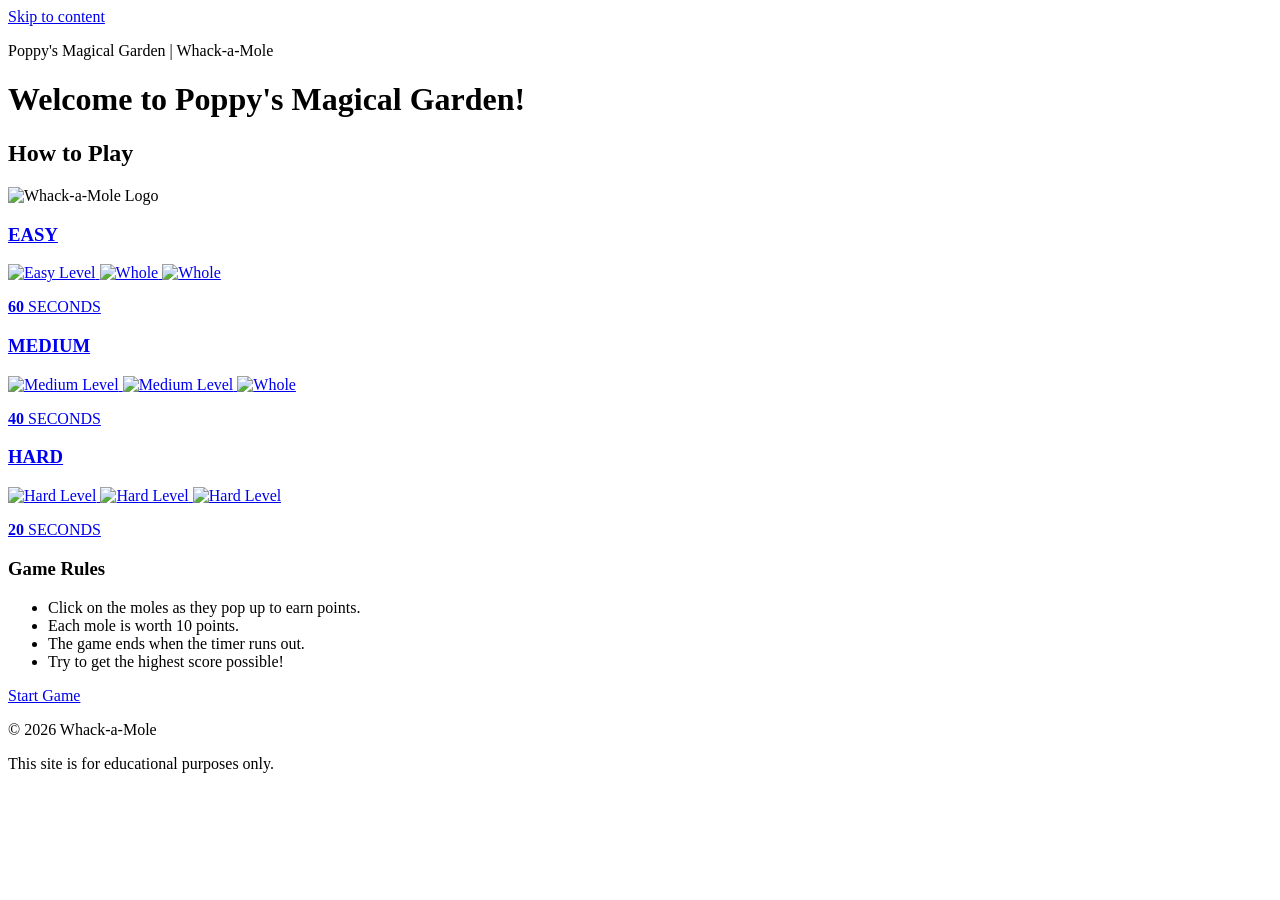
==== index.html @ b046f9df "The welcome  html file created." ====
<!doctype html>
<html lang="en">
  <head>
    <!-- Character Encoding -->
    <meta charset="UTF-8" />

    <!-- Responsive Viewport -->
    <meta name="viewport" content="width=device-width, initial-scale=1.0" />

    <!-- Website Description -->
    <meta
      name="description"
      content="Play Poppy's Magical Garden, a cute and fun Whack-a-Mole game. Catch the sneaky moles and earn points before time runs out!"
    />

    <!-- Website Keywords -->
    <meta
      name="keywords"
      content="Whack-a-Mole, JavaScript game, Poppy's Magical Garden, fun game, browser game"
    />

    <!-- Page Title -->
    <title>Poppy's Magical Garden | Whack-a-Mole</title>

    <!-- Icons -->

    <!-- stylesheets -->
    <link rel="stylesheet" href="./styles/normalize-fwd.css" />
    <link rel="stylesheet" href="./styles/welcome-page.css" />

    <!-- script files -->
    <script src="./script/main.js" defer></script>

  </head>
  <body>
    <a class="screen-reader-text" href="#main">Skip to content</a>
    <header>
      <p>Poppy's Magical Garden | Whack-a-Mole</p>
    </header>

    <main id="main">
     <h1>Welcome to Poppy's Magical Garden!</h1>
  
     <section class="game-info">
      <h2>How to Play</h2>
      <img src="./images/garden-whack-logo.png" alt="Whack-a-Mole Logo" class="game-logo"/>

      <div class="game-level-card">
        <a href="#" class="easy-level">
          <h3> EASY</h3>
          <div class="game-level-images">
          <img src="./images/Poppy.png" alt="Easy Level">
          <img src="./images/Whole.png" alt="Whole">
          <img src="./images/Whole.png" alt="Whole">
          </div>
          <p><strong> 60 </strong> SECONDS</p>
        </a>
        <a href="#" class="medium-level">
          <h3> MEDIUM</h3>
          <div class="game-level-images">
          <img src="./images/Poppy.png" alt="Medium Level">
          <img src="./images/Poppy.png" alt="Medium Level">
          <img src="./images/Whole.png" alt="Whole">
          </div>
          <p><strong> 40 </strong> SECONDS</p>
        </a>
        <a href="#" class="hard-level">
          <h3> HARD</h3>
          <div class="game-level-images">
          <img src="./images/Poppy.png" alt="Hard Level">
          <img src="./images/Poppy.png" alt="Hard Level">
          <img src="./images/Poppy.png" alt="Hard Level">
          </div>
          <p><strong> 20 </strong> SECONDS</p>
        </a>
      </div>

      <section class="game-rules">
        <h3>Game Rules</h3>

        <ul>
          <li>Click on the moles as they pop up to earn points.</li>
          <li>Each mole is worth 10 points.</li>
          <li>The game ends when the timer runs out.</li>
          <li>Try to get the highest score possible!</li>
        </ul>

        <a href="#" class="start-game-button">Start Game</a>

      </section>
     </section>

    </main>

    <footer>
      <p>&copy; 2026 Whack-a-Mole</p>
      <p>This site is for educational purposes only.</p>
    </footer>
  </body>
</html>
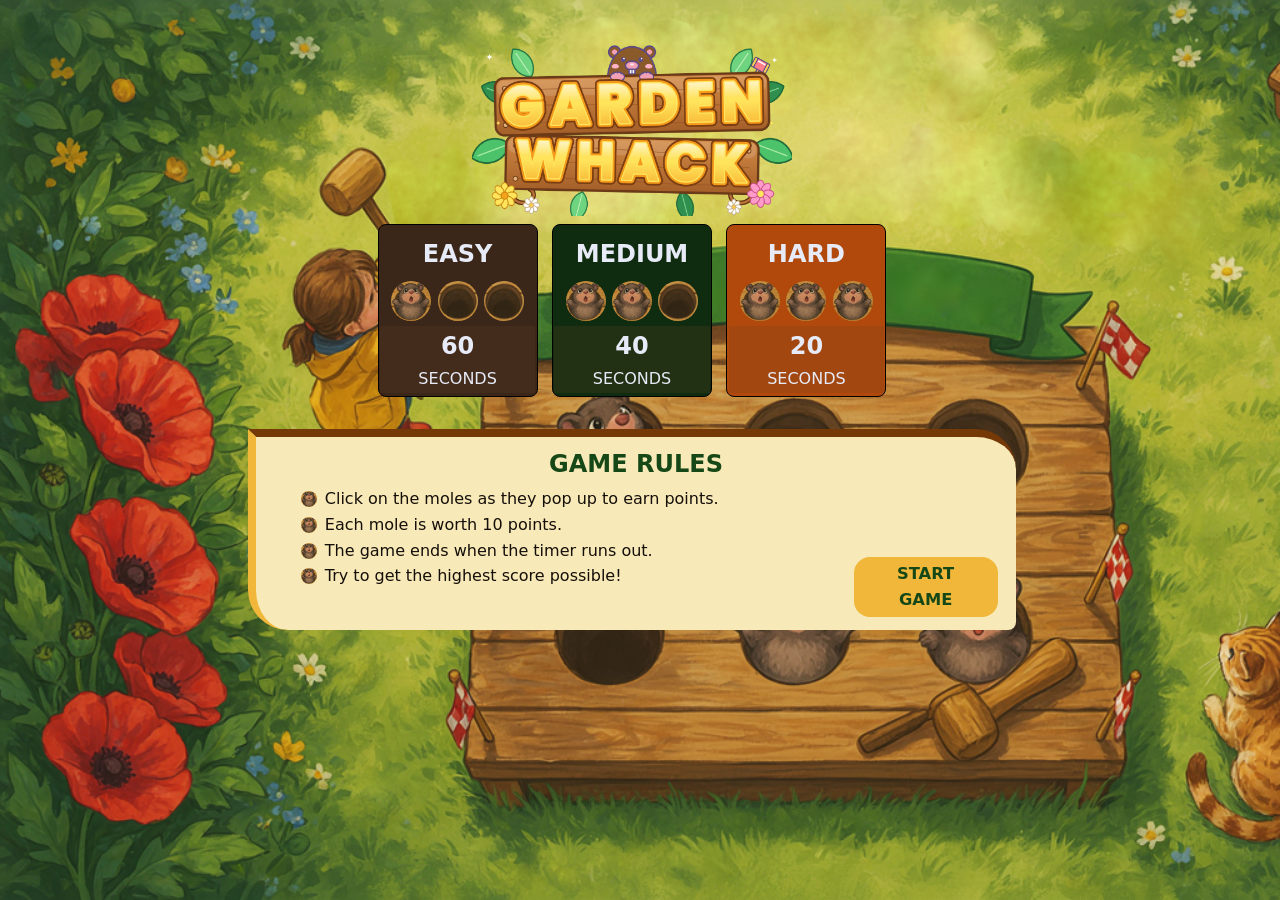
==== commit f52007c0: "some common style seprated." ====
--- a/index.html
+++ b/index.html
@@ -26,10 +26,9 @@
 
     <!-- stylesheets -->
     <link rel="stylesheet" href="./styles/normalize-fwd.css" />
+    <link rel="stylesheet" href="./styles/common.css" />
     <link rel="stylesheet" href="./styles/welcome-page.css" />
 
-    <!-- script files -->
-    <script src="./script/main.js" defer></script>
 
   </head>
   <body>
@@ -46,7 +45,7 @@
       <img src="./images/garden-whack-logo.png" alt="Whack-a-Mole Logo" class="game-logo"/>
 
       <div class="game-level-card">
-        <a href="#" class="easy-level">
+        <a href="./levels.html" class="easy-level">
           <h3> EASY</h3>
           <div class="game-level-images">
           <img src="./images/Poppy.png" alt="Easy Level">
--- a/styles/common.css
+++ b/styles/common.css
@@ -0,0 +1,78 @@
+body {
+  margin: 0;
+  padding: 0;
+  font-family: "Reem Kufi", "Segoe UI", system-ui, sans-serif;
+  background-color: #DDEFCF;
+  color: #e7ebf7;
+  line-height: 1.6;
+  height: 100vh;
+}
+h1,
+h2,
+h3,
+h4,
+h5,
+h6 {
+  font-family: "Reem Kufi", "Segoe UI", system-ui, sans-serif;
+}
+
+h1 {
+  font-size: 3.5rem;
+  margin: 0 0 0.5em;
+}
+
+h2 {
+  font-size: 1.75rem;
+}
+/* Links
+--------------------------------------------- */
+a {
+  font-family: "Reem Kufi", "Segoe UI", system-ui, sans-serif;
+  text-decoration: none;
+  color: #e7ebf7;
+}
+
+a:visited {
+  color: #e7ebf7b0;
+}
+
+header, 
+footer,
+h1,
+.game-info h2 {
+ display: none;
+}
+
+
+/* main */
+main {
+  margin: 0;
+  width: 100%;
+  min-height: 100vh;
+  position: relative;
+  background-size: cover;
+  background-repeat: no-repeat;
+}
+
+.game-info {
+  position: absolute;
+  z-index: 1;
+  top: 1.5rem;
+  left: 15.5rem;
+  width: 60%;
+  display: flex;
+  flex-direction: column;
+}
+
+.game-level-card .game-level-images {
+    display: flex;
+    flex-direction: row;
+    gap: 0.4rem;
+}
+
+.game-level-images img {
+    width: 2.5rem;
+    height: 2.5rem;
+    object-fit: cover;
+    border-radius: 1.5rem;
+}
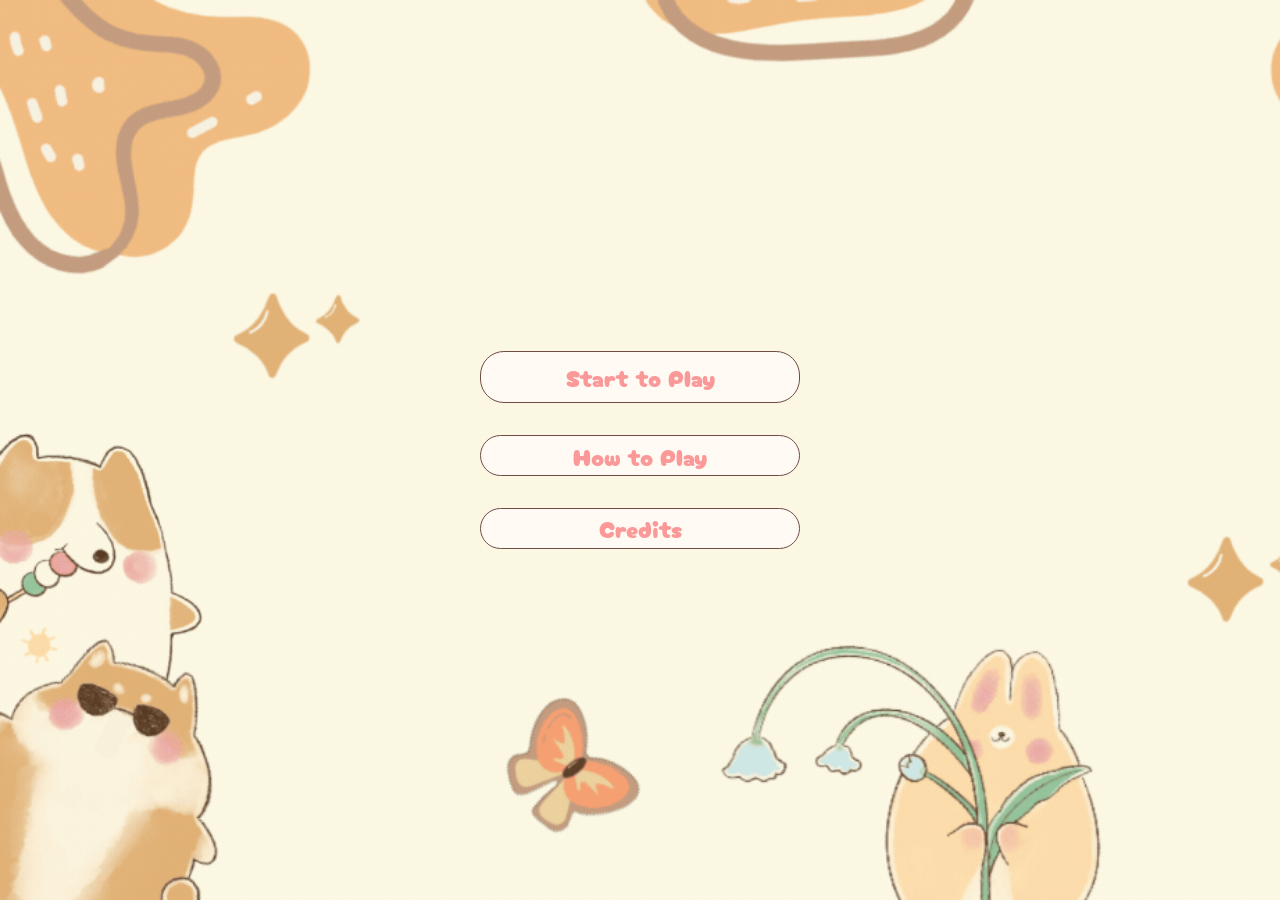
==== commit 70194e90: "crdites and how to play added" ====
--- a/index.html
+++ b/index.html
@@ -22,13 +22,19 @@
     <!-- Page Title -->
     <title>Poppy's Magical Garden | Whack-a-Mole</title>
 
-    <!-- Icons -->
+    <!-- Fonts -->
+
+    <link rel="preconnect" href="https://fonts.googleapis.com">
+    <link rel="preconnect" href="https://fonts.gstatic.com" crossorigin>
+    <link href="https://fonts.googleapis.com/css2?family=Cherry+Bomb+One&display=swap" rel="stylesheet">
 
     <!-- stylesheets -->
     <link rel="stylesheet" href="./styles/normalize-fwd.css" />
     <link rel="stylesheet" href="./styles/common.css" />
     <link rel="stylesheet" href="./styles/welcome-page.css" />
-
+  
+    <!-- script files -->
+    <script src="./script/main.js" defer></script>
 
   </head>
   <body>
@@ -41,51 +47,40 @@
      <h1>Welcome to Poppy's Magical Garden!</h1>
   
      <section class="game-info">
-      <h2>How to Play</h2>
-      <img src="./images/garden-whack-logo.png" alt="Whack-a-Mole Logo" class="game-logo"/>
-
-      <div class="game-level-card">
-        <a href="./levels.html" class="easy-level">
-          <h3> EASY</h3>
-          <div class="game-level-images">
-          <img src="./images/Poppy.png" alt="Easy Level">
-          <img src="./images/Whole.png" alt="Whole">
-          <img src="./images/Whole.png" alt="Whole">
-          </div>
-          <p><strong> 60 </strong> SECONDS</p>
-        </a>
-        <a href="#" class="medium-level">
-          <h3> MEDIUM</h3>
-          <div class="game-level-images">
-          <img src="./images/Poppy.png" alt="Medium Level">
-          <img src="./images/Poppy.png" alt="Medium Level">
-          <img src="./images/Whole.png" alt="Whole">
-          </div>
-          <p><strong> 40 </strong> SECONDS</p>
-        </a>
-        <a href="#" class="hard-level">
-          <h3> HARD</h3>
-          <div class="game-level-images">
-          <img src="./images/Poppy.png" alt="Hard Level">
-          <img src="./images/Poppy.png" alt="Hard Level">
-          <img src="./images/Poppy.png" alt="Hard Level">
-          </div>
-          <p><strong> 20 </strong> SECONDS</p>
-        </a>
+      <h2> Game Info</h2>
+      
+      <div class="game-menu" id="game-menu">
+      <a href="./levels.html">Start to Play</a>
+      <button id="how-to-play-btn">How to Play</button>
+      <button id="credits">Credits</button>
       </div>
 
-      <section class="game-rules">
-        <h3>Game Rules</h3>
+      <section class="game-sections" id="game-sections">
+        <div class="game-card" id="game-rules">
+        <h3>Game Rules</h3> 
+        <button type="button" class="close-button">X</button>
+        <p>Farmer Fern’s garden is in trouble! Sneaky moles keep popping out of their burrows to nibble her veggies, and she needs your help to chase them off before they ruin the harvest.
+        </p>
+       <ul>
+          <li>Tap or click a mole the moment it pops out of its hole, before it ducks back underground.</li>
+          <li>You have 30 seconds to scare off as many moles as you can.</li>
+          <li>Every mole you catch earns you 10 points.</li>
+          <li>Go for the High Score: Be quick, stay sharp, and see if you can protect the whole garden!</li>
+        </ul>
+        </div>
 
-        <ul>
-          <li>Click on the moles as they pop up to earn points.</li>
-          <li>Each mole is worth 10 points.</li>
-          <li>The game ends when the timer runs out.</li>
-          <li>Try to get the highest score possible!</li>
+        <div class="game-card" id="game-credits">
+        <h3>Game Credits</h3> 
+        <button type="button" class="close-button">X</button>
+        <p>Farmer Fern’s garden is in trouble! Sneaky moles keep popping out of their burrows to nibble her veggies, and she needs your help to chase them off before they ruin the harvest.
+        </p>
+       <ul>
+          <li>Tap or click a mole the moment it pops out of its hole, before it ducks back underground.</li>
+          <li>You have 30 seconds to scare off as many moles as you can.</li>
+          <li>Every mole you catch earns you 10 points.</li>
+          <li>Go for the High Score: Be quick, stay sharp, and see if you can protect the whole garden!</li>
         </ul>
-
-        <a href="#" class="start-game-button">Start Game</a>
-
+        </div>
       </section>
      </section>
 
--- a/styles/common.css
+++ b/styles/common.css
@@ -46,22 +46,19 @@
 
 /* main */
 main {
-  margin: 0;
   width: 100%;
   min-height: 100vh;
   position: relative;
   background-size: cover;
   background-repeat: no-repeat;
+  background-image: url("../images/background-image.gif");
 }
+
 
 .game-info {
   position: absolute;
-  z-index: 1;
-  top: 1.5rem;
-  left: 15.5rem;
-  width: 60%;
-  display: flex;
-  flex-direction: column;
+  z-index: 100;
+  height: 100vh;
 }
 
 .game-level-card .game-level-images {
--- a/styles/welcome-page.css
+++ b/styles/welcome-page.css
@@ -0,0 +1,98 @@
+
+/* main */
+
+
+.game-info {
+  width: 100%;
+  display: flex;
+  flex-direction: column;
+  justify-content: center;
+  align-items: center;
+}
+
+.game-menu {
+    display: flex;
+    flex-direction: column;
+    width: fit-content;
+    gap: 2rem;
+    justify-content: center;
+    align-items: center;
+}
+
+.game-menu a, button {
+ padding: 0.35rem 1rem;
+ border: .0938rem solid #6f4d46;
+ color: #fb9898;
+ border-radius: 1.5rem;
+ background-color: #fffaf4;
+ width: 20rem;
+ text-align: center;
+ font-size: 1.5rem;
+ font-family:  "Cherry Bomb One", sans-serif;
+}
+
+/* game rules */
+.game-sections {
+    margin: 0;
+    padding: 0;
+    background-color: #f8e9b85d;
+    width: 100%;
+    border-radius: 0.5rem;
+    color: #150f0a;
+  z-index: 10000;
+  position: absolute;
+  height: 100vh;
+  display: none;
+  flex-direction: column;
+  justify-content: center;
+  align-items: center;
+ 
+}
+
+.game-card {
+    background-color: #fdf3d9;
+    width: 40%;
+    border: .25rem solid #c39b7f;
+    padding: 0.5rem 1rem;
+}
+
+
+.game-card h3{
+
+    margin: 0.2rem 0;
+    color: #fb9898; 
+
+ text-align: center;
+ font-size: 1.95rem;
+ font-family:  "Cherry Bomb One", sans-serif;
+ position: relative;
+}
+
+ul {
+    text-decoration: none;
+    list-style-type: square;
+
+}
+
+ul li::marker {
+    color: #fb9898;
+    font-size: 1rem;
+}
+
+div#game-rules {
+    display: none;
+}
+
+.close-button {
+    color:  #c39b7f;
+    width: 1.4rem;
+    font-size: 1.5rem;
+    font-weight: 300;
+    z-index: 1000;
+    position: absolute;
+    margin-left: 35%;
+    margin-top: -3.9rem;
+    font-family:  "Cherry Bomb One", sans-serif;
+    border: none;
+    background-color: transparent;
+}
